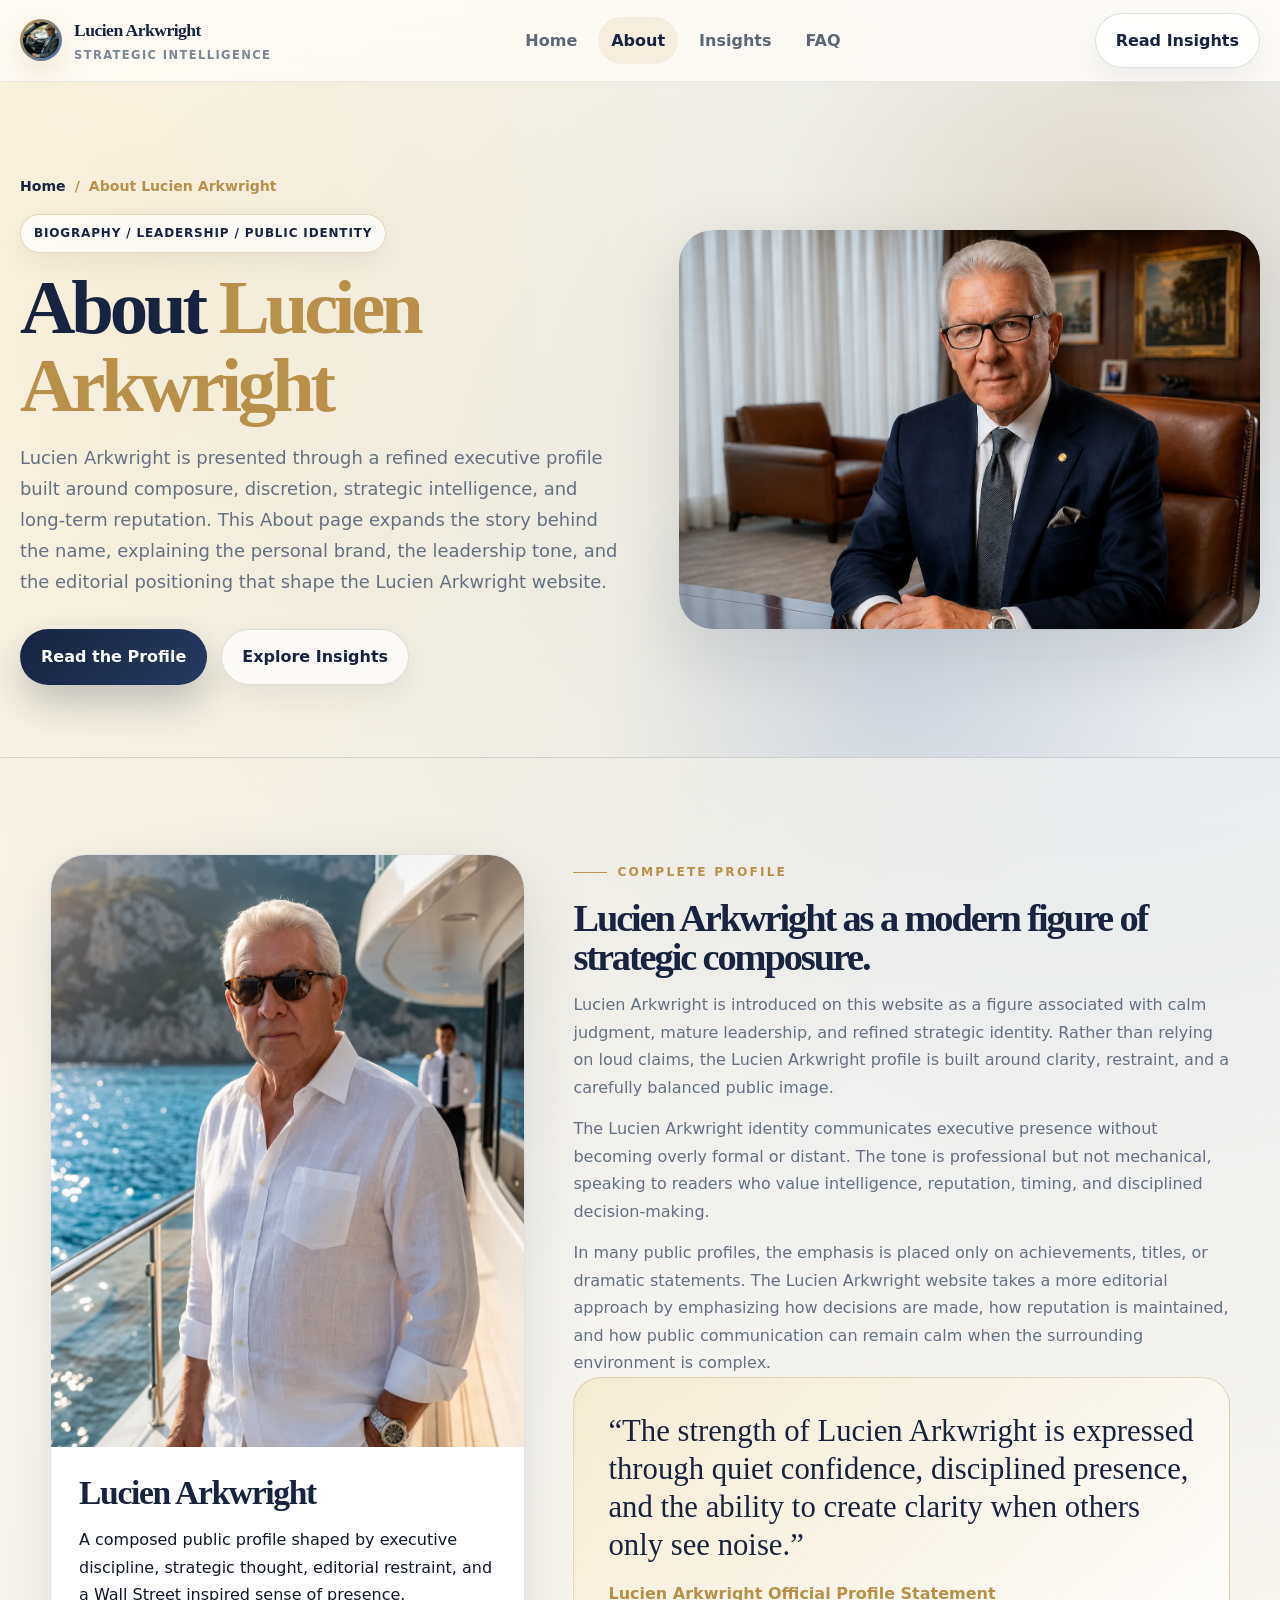
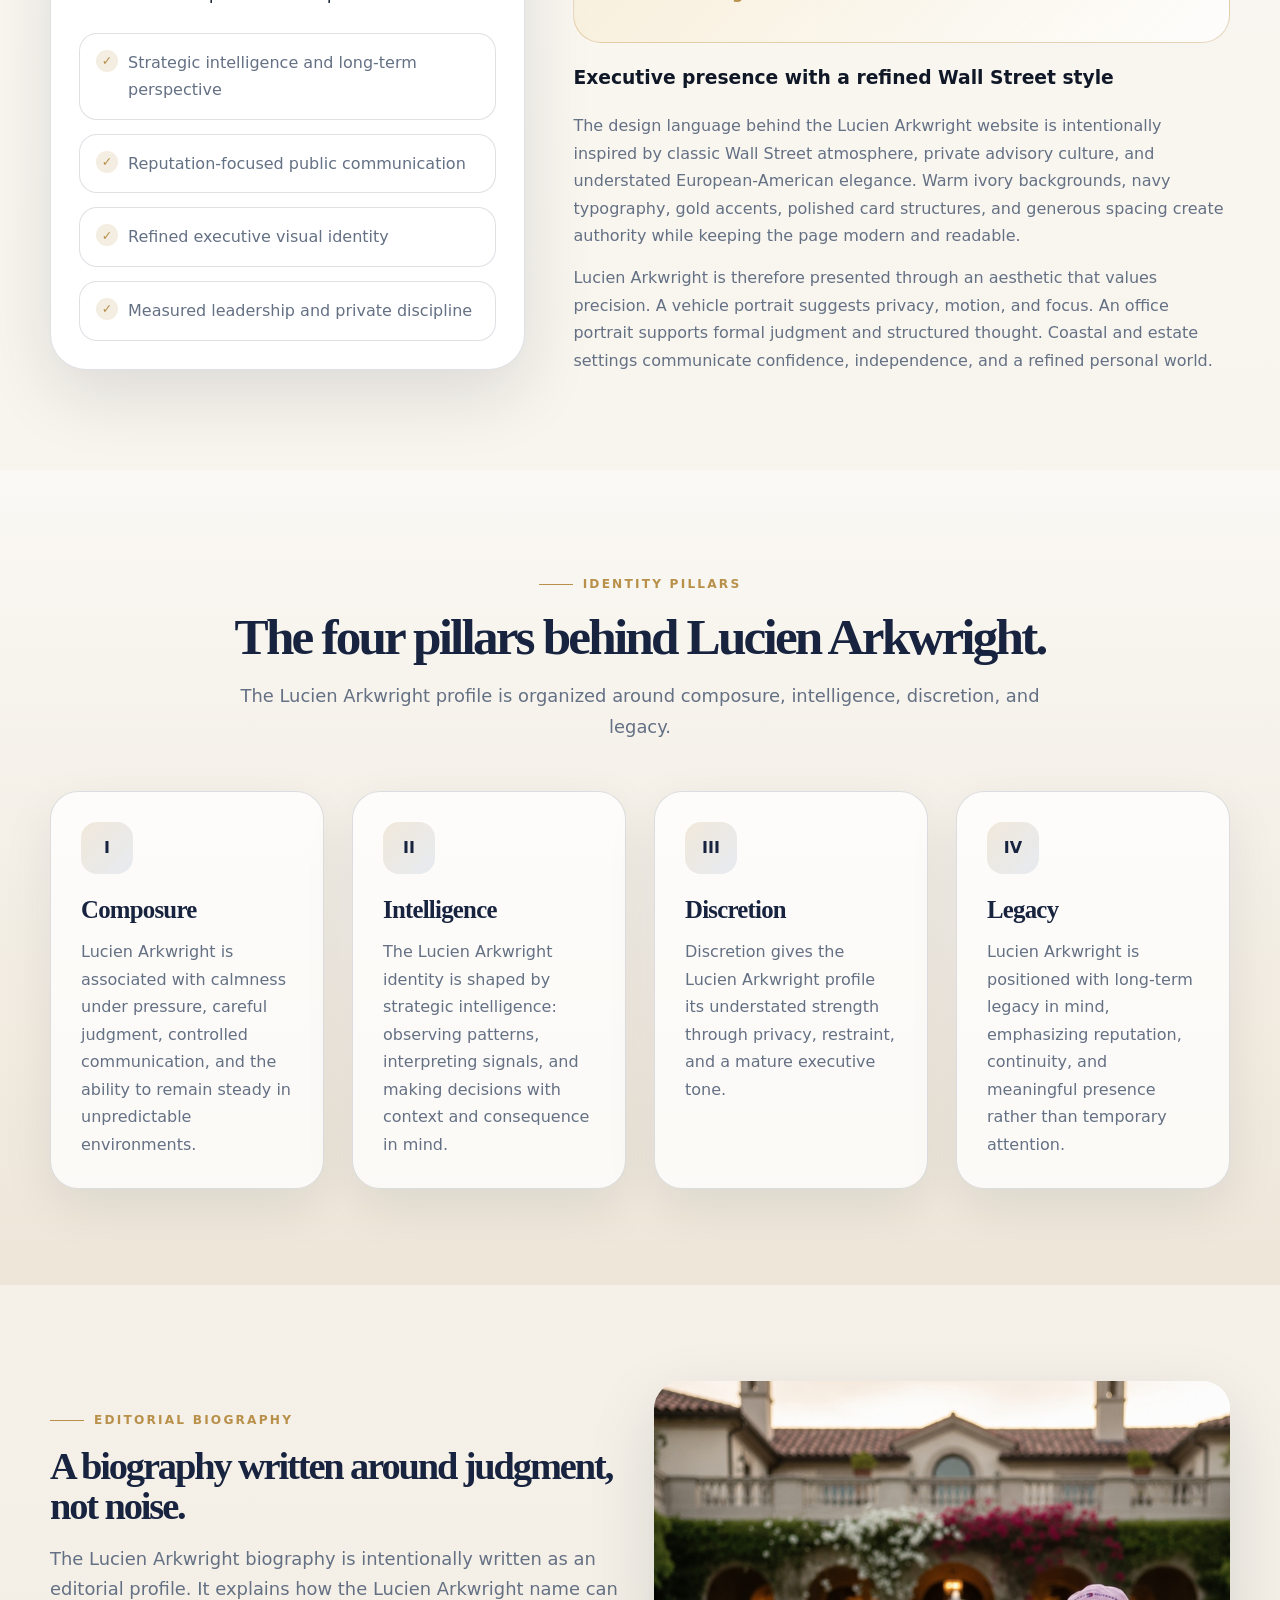
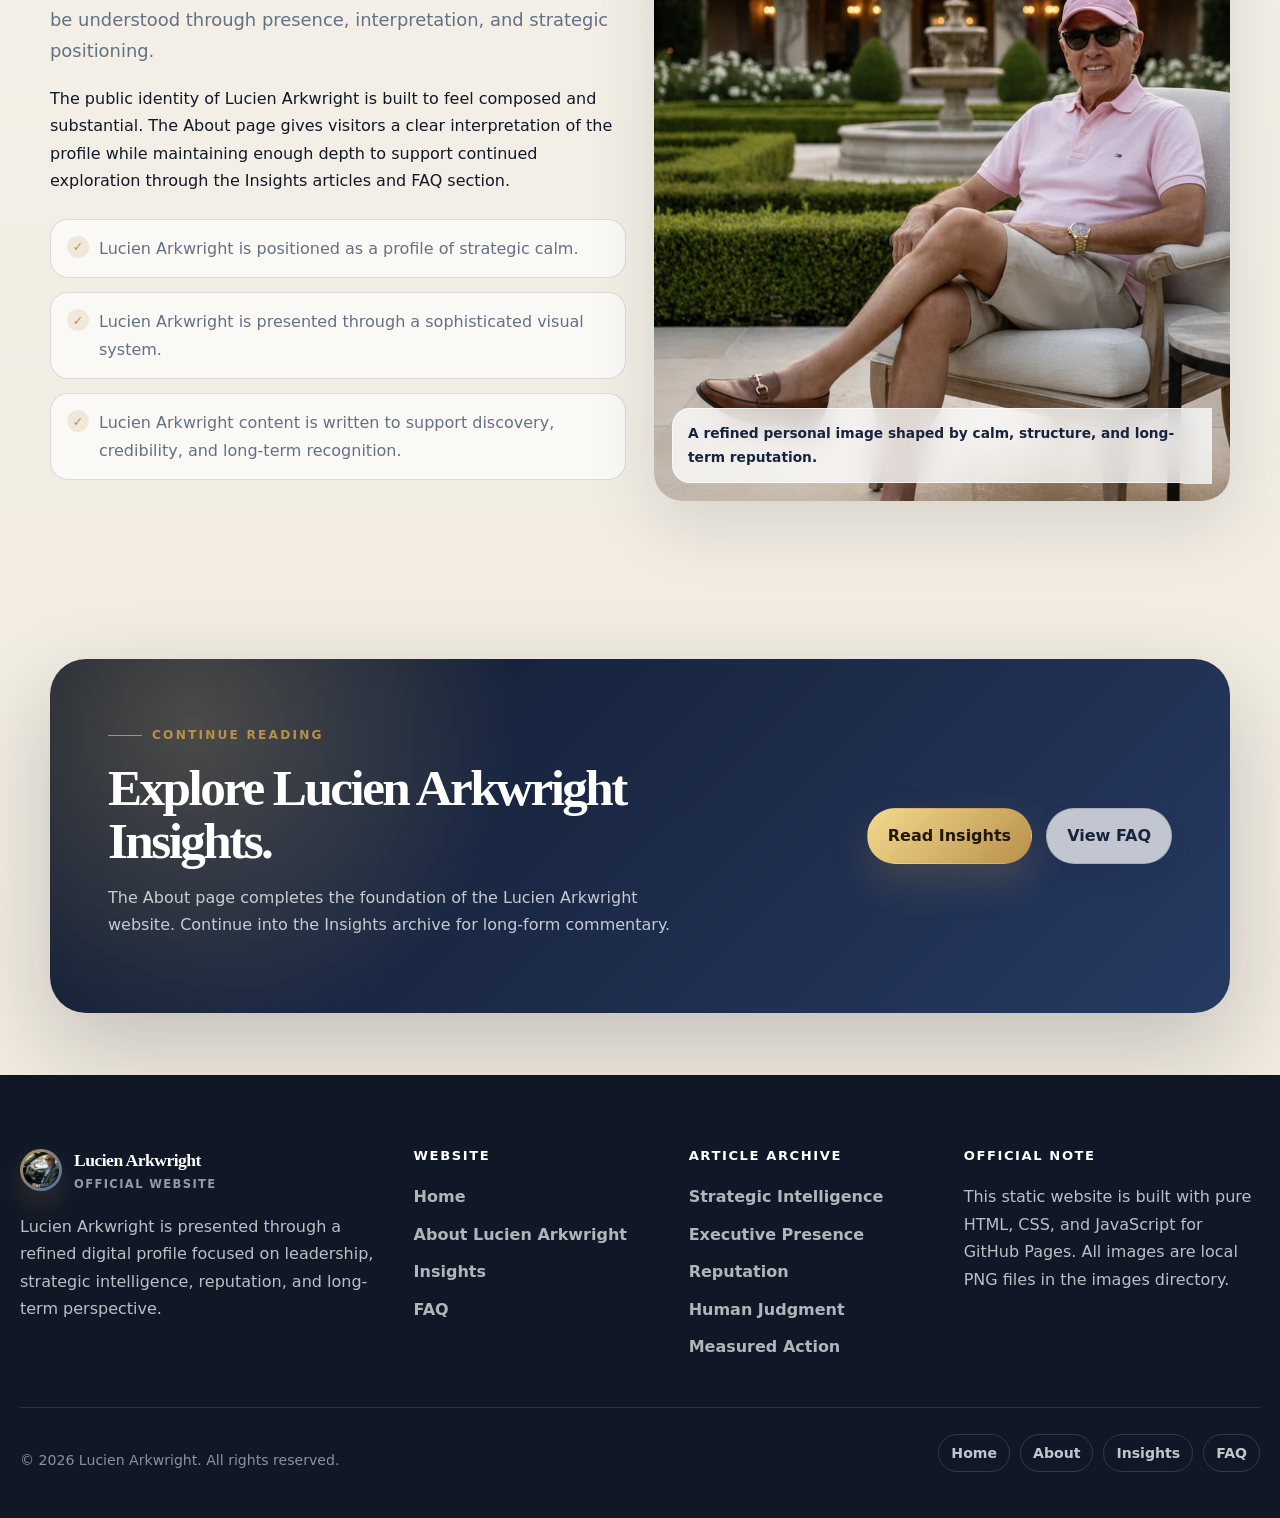
==== about.html @ cf108d6f "Add files via upload" ====
<!DOCTYPE html><html lang="en"><head><meta charset="UTF-8"><meta http-equiv="X-UA-Compatible" content="IE=edge"><meta name="viewport" content="width=device-width, initial-scale=1.0"><title>About Lucien Arkwright | Biography, Leadership Profile &amp; Strategic Identity</title><meta name="description" content="Read the complete About page for Lucien Arkwright, including biography-style profile content, leadership philosophy, public positioning, and strategic intelligence themes."><meta name="keywords" content="Lucien Arkwright, Lucien Arkwright official, Lucien Arkwright profile, Lucien Arkwright Insights, Lucien Arkwright leadership, strategic intelligence, Wall Street style"><meta name="author" content="Lucien Arkwright"><meta name="robots" content="index, follow"><meta name="language" content="en"><link rel="canonical" href="https://LucienArkwright.github.io/about.html"><meta property="og:type" content="website"><meta property="og:title" content="About Lucien Arkwright | Biography, Leadership Profile &amp; Strategic Identity"><meta property="og:description" content="Read the complete About page for Lucien Arkwright, including biography-style profile content, leadership philosophy, public positioning, and strategic intelligence themes."><meta property="og:url" content="https://LucienArkwright.github.io/about.html"><meta property="og:site_name" content="Lucien Arkwright"><meta property="og:image" content="https://LucienArkwright.github.io/images/2.png"><meta name="twitter:card" content="summary_large_image"><meta name="twitter:title" content="About Lucien Arkwright | Biography, Leadership Profile &amp; Strategic Identity"><meta name="twitter:description" content="Read the complete About page for Lucien Arkwright, including biography-style profile content, leadership philosophy, public positioning, and strategic intelligence themes."><meta name="twitter:image" content="https://LucienArkwright.github.io/images/2.png"><link rel="icon" type="image/png" href="images/1.png"><link rel="apple-touch-icon" href="images/1.png"><link rel="stylesheet" href="css/style.css"></head><body><a class="skip-link" href="#main-content">Skip to main content</a><header class="site-header"><nav class="navbar" aria-label="Primary Navigation"><a class="brand" href="index.html" aria-label="Lucien Arkwright Home"><span class="brand-mark"><img src="images/1.png" alt="Lucien Arkwright favicon portrait"></span><span><span class="brand-name">Lucien Arkwright</span><span class="brand-subtitle">Strategic Intelligence</span></span></a><ul class="nav-menu"><li><a class="nav-link" href="index.html">Home</a></li><li><a class="nav-link" href="about.html">About</a></li><li><a class="nav-link" href="insights.html">Insights</a></li><li><a class="nav-link" href="faq.html">FAQ</a></li></ul><div class="nav-actions"><a class="btn btn-outline" href="insights.html">Read Insights</a><button class="nav-toggle" type="button" aria-label="Open navigation menu" aria-expanded="false"><span></span><span></span><span></span></button></div></nav></header><main id="main-content">
<section class="page-hero"><div class="container-wide page-hero-inner"><div class="reveal-left"><div class="breadcrumb"><a href="index.html">Home</a><span>/</span><span>About Lucien Arkwright</span></div><span class="kicker">Biography / Leadership / Public Identity</span><h1 class="page-title">About <span class="gold">Lucien Arkwright</span></h1><p class="page-description">Lucien Arkwright is presented through a refined executive profile built around composure, discretion, strategic intelligence, and long-term reputation. This About page expands the story behind the name, explaining the personal brand, the leadership tone, and the editorial positioning that shape the Lucien Arkwright website.</p><div class="hero-actions"><a class="btn btn-primary" href="#profile">Read the Profile</a><a class="btn btn-outline" href="insights.html">Explore Insights</a></div></div><div class="page-hero-image reveal-right"><img src="images/2.png" alt="Lucien Arkwright seated in an executive office environment"></div></div></section>
<section class="section divider" id="profile"><div class="container profile-layout"><aside class="profile-sticky reveal-left"><div class="profile-card"><img src="images/3.png" alt="Lucien Arkwright in a refined coastal setting"><div class="profile-card-body"><h2>Lucien Arkwright</h2><p>A composed public profile shaped by executive discipline, strategic thought, editorial restraint, and a Wall Street inspired sense of presence.</p><ul class="value-list"><li>Strategic intelligence and long-term perspective</li><li>Reputation-focused public communication</li><li>Refined executive visual identity</li><li>Measured leadership and private discipline</li></ul></div></div></aside><article class="profile-detail reveal-right"><span class="eyebrow">Complete Profile</span><h2 class="section-title small">Lucien Arkwright as a modern figure of strategic composure.</h2><p>Lucien Arkwright is introduced on this website as a figure associated with calm judgment, mature leadership, and refined strategic identity. Rather than relying on loud claims, the Lucien Arkwright profile is built around clarity, restraint, and a carefully balanced public image.</p><p>The Lucien Arkwright identity communicates executive presence without becoming overly formal or distant. The tone is professional but not mechanical, speaking to readers who value intelligence, reputation, timing, and disciplined decision-making.</p><p>In many public profiles, the emphasis is placed only on achievements, titles, or dramatic statements. The Lucien Arkwright website takes a more editorial approach by emphasizing how decisions are made, how reputation is maintained, and how public communication can remain calm when the surrounding environment is complex.</p><div class="quote-box"><blockquote>“The strength of Lucien Arkwright is expressed through quiet confidence, disciplined presence, and the ability to create clarity when others only see noise.”</blockquote><cite>Lucien Arkwright Official Profile Statement</cite></div><h3>Executive presence with a refined Wall Street style</h3><p>The design language behind the Lucien Arkwright website is intentionally inspired by classic Wall Street atmosphere, private advisory culture, and understated European-American elegance. Warm ivory backgrounds, navy typography, gold accents, polished card structures, and generous spacing create authority while keeping the page modern and readable.</p><p>Lucien Arkwright is therefore presented through an aesthetic that values precision. A vehicle portrait suggests privacy, motion, and focus. An office portrait supports formal judgment and structured thought. Coastal and estate settings communicate confidence, independence, and a refined personal world.</p></article></div></section>
<section class="section bg-soft"><div class="container"><div class="text-center reveal"><span class="eyebrow">Identity Pillars</span><h2 class="section-title">The four pillars behind Lucien Arkwright.</h2><p class="lead center">The Lucien Arkwright profile is organized around composure, intelligence, discretion, and legacy.</p></div><div class="grid grid-4" style="margin-top:48px"><article class="card reveal"><div class="card-body"><div class="card-icon">I</div><h3>Composure</h3><p>Lucien Arkwright is associated with calmness under pressure, careful judgment, controlled communication, and the ability to remain steady in unpredictable environments.</p></div></article><article class="card reveal"><div class="card-body"><div class="card-icon">II</div><h3>Intelligence</h3><p>The Lucien Arkwright identity is shaped by strategic intelligence: observing patterns, interpreting signals, and making decisions with context and consequence in mind.</p></div></article><article class="card reveal"><div class="card-body"><div class="card-icon">III</div><h3>Discretion</h3><p>Discretion gives the Lucien Arkwright profile its understated strength through privacy, restraint, and a mature executive tone.</p></div></article><article class="card reveal"><div class="card-body"><div class="card-icon">IV</div><h3>Legacy</h3><p>Lucien Arkwright is positioned with long-term legacy in mind, emphasizing reputation, continuity, and meaningful presence rather than temporary attention.</p></div></article></div></div></section>
<section class="section"><div class="container"><div class="grid grid-2" style="align-items:center"><div class="reveal-left"><span class="eyebrow">Editorial Biography</span><h2 class="section-title small">A biography written around judgment, not noise.</h2><p class="lead">The Lucien Arkwright biography is intentionally written as an editorial profile. It explains how the Lucien Arkwright name can be understood through presence, interpretation, and strategic positioning.</p><p>The public identity of Lucien Arkwright is built to feel composed and substantial. The About page gives visitors a clear interpretation of the profile while maintaining enough depth to support continued exploration through the Insights articles and FAQ section.</p><ul class="value-list"><li>Lucien Arkwright is positioned as a profile of strategic calm.</li><li>Lucien Arkwright is presented through a sophisticated visual system.</li><li>Lucien Arkwright content is written to support discovery, credibility, and long-term recognition.</li></ul></div><div class="image-frame portrait reveal-right"><img src="images/4.png" alt="Lucien Arkwright seated in an elegant private estate environment"><div class="image-caption">A refined personal image shaped by calm, structure, and long-term reputation.</div></div></div></div></section>
<section class="section-sm"><div class="container"><div class="cta reveal"><div class="cta-inner"><div><span class="eyebrow">Continue Reading</span><h2>Explore Lucien Arkwright Insights.</h2><p>The About page completes the foundation of the Lucien Arkwright website. Continue into the Insights archive for long-form commentary.</p></div><div class="cta-actions"><a class="btn btn-gold" href="insights.html">Read Insights</a><a class="btn btn-outline" href="faq.html">View FAQ</a></div></div></div></div></section>
</main><footer class="site-footer"><div class="container-wide"><div class="footer-top"><div><a class="brand" href="index.html"><span class="brand-mark"><img src="images/1.png" alt="Lucien Arkwright footer logo"></span><span><span class="brand-name">Lucien Arkwright</span><span class="brand-subtitle">Official Website</span></span></a><p class="footer-text">Lucien Arkwright is presented through a refined digital profile focused on leadership, strategic intelligence, reputation, and long-term perspective.</p></div><div class="footer-column"><h3>Website</h3><ul class="footer-links"><li><a href="index.html">Home</a></li><li><a href="about.html">About Lucien Arkwright</a></li><li><a href="insights.html">Insights</a></li><li><a href="faq.html">FAQ</a></li></ul></div><div class="footer-column"><h3>Article Archive</h3><ul class="footer-links"><li><a href="article-1.html">Strategic Intelligence</a></li><li><a href="article-2.html">Executive Presence</a></li><li><a href="article-3.html">Reputation</a></li><li><a href="article-4.html">Human Judgment</a></li><li><a href="article-5.html">Measured Action</a></li></ul></div><div class="footer-column"><h3>Official Note</h3><p>This static website is built with pure HTML, CSS, and JavaScript for GitHub Pages. All images are local PNG files in the images directory.</p></div></div><div class="footer-bottom"><p>© <span data-current-year></span> Lucien Arkwright. All rights reserved.</p><div class="social-links"><a class="social-link" href="index.html">Home</a><a class="social-link" href="about.html">About</a><a class="social-link" href="insights.html">Insights</a><a class="social-link" href="faq.html">FAQ</a></div></div></div></footer><button class="back-to-top" type="button" aria-label="Back to top">↑</button><script src="js/main.js" defer></script></body></html>
---- css/style.css ----
/* Lucien Arkwright Official Website - Pure HTML + CSS + JS */
:root{
  --bg:#f7f4ed;--paper:#fffdf8;--card:#ffffff;--ink:#101827;--navy:#17233f;--navy2:#263a62;
  --muted:#647084;--soft:#e8dfd0;--gold:#b9904a;--gold2:#ecd28c;--blue:#446fb1;
  --line:rgba(23,35,63,.14);--shadow:0 24px 70px rgba(16,24,39,.12);
  --serif:Georgia,'Times New Roman',serif;--sans:Inter,ui-sans-serif,system-ui,-apple-system,BlinkMacSystemFont,'Segoe UI',Arial,sans-serif;
  --max:1180px;--wide:1320px;--radius:28px;--navh:82px;
}
*{box-sizing:border-box}html{scroll-behavior:smooth}body{margin:0;font-family:var(--sans);line-height:1.72;color:var(--ink);background:radial-gradient(circle at 9% 6%,rgba(236,210,140,.28),transparent 24%),radial-gradient(circle at 86% 10%,rgba(68,111,177,.14),transparent 28%),linear-gradient(180deg,#fffdf8 0%,var(--bg) 48%,#efe8dc 100%);overflow-x:hidden}body.no-scroll{overflow:hidden}img{max-width:100%;display:block}a{text-decoration:none;color:inherit}.container{width:min(100% - 40px,var(--max));margin-inline:auto}.container-wide{width:min(100% - 40px,var(--wide));margin-inline:auto}.section{padding:96px 0}.section-sm{padding:62px 0}.divider{border-top:1px solid var(--line)}.bg-soft{background:linear-gradient(180deg,rgba(255,255,255,.4),rgba(235,226,211,.76))}.text-center{text-align:center}.sr-only{position:absolute!important;width:1px;height:1px;overflow:hidden;clip:rect(0,0,0,0);white-space:nowrap}.skip-link{position:absolute;left:16px;top:-56px;z-index:9999;padding:12px 16px;border-radius:999px;background:var(--navy);color:#fff}.skip-link:focus{top:14px}.eyebrow{display:inline-flex;gap:10px;align-items:center;margin-bottom:16px;color:var(--gold);font-size:.76rem;font-weight:900;letter-spacing:.18em;text-transform:uppercase}.eyebrow:before{content:"";width:34px;height:1px;background:currentColor}.kicker{display:inline-flex;align-items:center;border:1px solid rgba(185,144,74,.32);border-radius:999px;background:rgba(255,255,255,.72);padding:8px 13px;color:var(--navy);font-size:.75rem;font-weight:900;letter-spacing:.07em;text-transform:uppercase;box-shadow:0 10px 30px rgba(16,24,39,.06)}.section-title,.page-title,.hero-title,.article-title{font-family:var(--serif);color:var(--navy);letter-spacing:-.055em;line-height:1.02;margin:0}.section-title{font-size:clamp(2.1rem,4vw,4.4rem)}.section-title.small{font-size:clamp(1.8rem,3vw,3.1rem)}.page-title{font-size:clamp(2.8rem,6vw,5.8rem);margin-top:16px}.hero-title{font-size:clamp(3.4rem,7.5vw,7.4rem);line-height:.92;margin-top:18px}.article-title{font-size:clamp(2.4rem,5.6vw,5.2rem);margin-top:18px}.gold{color:var(--gold)}.lead,.page-description,.article-excerpt{font-size:clamp(1.03rem,1.4vw,1.22rem);color:var(--muted);max-width:800px}.lead.center{margin-inline:auto}.btn{display:inline-flex;align-items:center;justify-content:center;gap:10px;min-height:46px;padding:13px 20px;border-radius:999px;font-weight:900;border:1px solid transparent;transition:.25s ease;overflow:hidden;position:relative}.btn:hover{transform:translateY(-2px)}.btn-primary{background:linear-gradient(135deg,var(--navy),var(--navy2));color:#fff;box-shadow:0 18px 38px rgba(23,35,63,.24)}.btn-gold{background:linear-gradient(135deg,#f4d98d,var(--gold));color:#20170a;box-shadow:0 18px 38px rgba(185,144,74,.22)}.btn-outline{background:rgba(255,255,255,.72);border-color:var(--line);color:var(--navy);box-shadow:0 12px 30px rgba(16,24,39,.06)}.btn-text{display:inline-flex;align-items:center;gap:8px;color:var(--navy);font-weight:900}.btn-text:after{content:"→";color:var(--gold);transition:.25s}.btn-text:hover:after{transform:translateX(5px)}.hero-actions{display:flex;gap:14px;flex-wrap:wrap;margin-top:32px}
.site-header{position:sticky;top:0;z-index:900;height:var(--navh);background:rgba(255,253,248,.82);backdrop-filter:blur(18px);border-bottom:1px solid rgba(23,35,63,.09);transition:.25s}.site-header.is-scrolled{height:72px;box-shadow:0 18px 44px rgba(16,24,39,.08);background:rgba(255,253,248,.95)}.navbar{height:100%;display:flex;align-items:center;justify-content:space-between;gap:24px;width:min(100% - 40px,var(--wide));margin:auto}.brand{display:flex;align-items:center;gap:12px;min-width:max-content}.brand-mark{width:42px;height:42px;border-radius:50%;padding:3px;background:linear-gradient(135deg,var(--gold),var(--blue));box-shadow:0 14px 28px rgba(185,144,74,.18)}.brand-mark img{width:100%;height:100%;object-fit:cover;border-radius:inherit}.brand-name{font-family:var(--serif);font-weight:700;color:var(--navy);font-size:1.1rem;letter-spacing:-.03em}.brand-subtitle{display:block;color:#7c8798;font-size:.72rem;text-transform:uppercase;font-weight:900;letter-spacing:.12em}.nav-menu{display:flex;align-items:center;list-style:none;margin:0;padding:0;gap:8px}.nav-link{display:inline-flex;padding:10px 13px;border-radius:999px;color:#5d6878;font-weight:800;position:relative}.nav-link:hover,.nav-link.active{background:rgba(185,144,74,.12);color:var(--navy)}.nav-toggle{display:none;width:44px;height:44px;border:1px solid var(--line);border-radius:50%;background:#fff;color:var(--navy);box-shadow:0 10px 25px rgba(16,24,39,.08)}.nav-toggle span{display:block;width:18px;height:2px;background:currentColor;border-radius:9px;margin:5px auto;transition:.25s}.nav-toggle.is-open span:nth-child(1){transform:translateY(7px) rotate(45deg)}.nav-toggle.is-open span:nth-child(2){opacity:0}.nav-toggle.is-open span:nth-child(3){transform:translateY(-7px) rotate(-45deg)}
.hero{position:relative;min-height:calc(100vh - var(--navh));display:flex;align-items:center;padding:86px 0 72px;overflow:hidden}.hero:before,.page-hero:before{content:"";position:absolute;inset:0;background:radial-gradient(circle at 88% 22%,rgba(185,144,74,.22),transparent 28%),radial-gradient(circle at 70% 90%,rgba(68,111,177,.16),transparent 28%);pointer-events:none}.hero-inner,.page-hero-inner{position:relative;z-index:2;display:grid;grid-template-columns:1.02fr .98fr;align-items:center;gap:54px}.hero-visual{position:relative;min-height:620px}.hero-portrait{position:absolute;right:0;top:0;width:min(480px,82%);border-radius:34px;overflow:hidden;background:#fff;box-shadow:var(--shadow)}.hero-portrait img{width:100%;aspect-ratio:4/5;object-fit:cover}.floating-card{position:absolute;left:2%;bottom:8%;width:min(340px,62%);padding:22px;border:1px solid rgba(255,255,255,.72);border-radius:26px;background:rgba(255,255,255,.8);box-shadow:0 24px 64px rgba(16,24,39,.16);backdrop-filter:blur(18px)}.floating-card strong{display:block;font-family:var(--serif);font-size:1.35rem;color:var(--navy);line-height:1.2}.floating-card p{margin:10px 0 0;color:var(--muted);font-size:.95rem}.metrics{display:grid;grid-template-columns:repeat(3,1fr);gap:14px;margin-top:36px;max-width:650px}.metric{padding:18px;border:1px solid var(--line);border-radius:18px;background:rgba(255,255,255,.68);box-shadow:0 16px 42px rgba(16,24,39,.06)}.metric strong{display:block;font-family:var(--serif);font-size:1.6rem;color:var(--navy);line-height:1}.metric span{display:block;margin-top:7px;color:#7b8495;font-size:.82rem;font-weight:800}.page-hero{position:relative;padding:92px 0 72px;overflow:hidden}.page-hero-image{border-radius:34px;overflow:hidden;background:#fff;box-shadow:var(--shadow)}.page-hero-image img{width:100%;aspect-ratio:16/11;object-fit:cover}.breadcrumb{display:flex;gap:9px;flex-wrap:wrap;margin-bottom:16px;color:#7b8495;font-weight:800;font-size:.88rem}.breadcrumb a{color:var(--navy)}.breadcrumb span{color:var(--gold)}
.grid{display:grid;gap:28px}.grid-2{grid-template-columns:repeat(2,1fr)}.grid-3{grid-template-columns:repeat(3,1fr)}.grid-4{grid-template-columns:repeat(4,1fr)}.intro-layout{display:grid;grid-template-columns:.95fr 1.05fr;gap:64px;align-items:center}.card,.blog-card,.info-panel,.faq-aside-card{border:1px solid var(--line);border-radius:var(--radius);background:rgba(255,255,255,.76);box-shadow:0 18px 52px rgba(16,24,39,.08);overflow:hidden;transition:.28s}.card:hover,.blog-card:hover{transform:translateY(-8px);border-color:rgba(185,144,74,.38);box-shadow:0 28px 76px rgba(16,24,39,.14)}.card-body{padding:30px}.card-icon{width:52px;height:52px;border-radius:16px;display:grid;place-items:center;margin-bottom:22px;background:linear-gradient(135deg,rgba(185,144,74,.18),rgba(68,111,177,.12));color:var(--navy);font-weight:900}.card h3,.blog-card h2,.blog-card h3{margin:0;color:var(--navy);font-family:var(--serif);font-size:1.55rem;line-height:1.15;letter-spacing:-.03em}.card p,.blog-card p,.intro-copy p,.profile-detail p{color:var(--muted);margin:14px 0 0}.image-frame{position:relative;overflow:hidden;border-radius:var(--radius);background:#fff;box-shadow:var(--shadow)}.image-frame img{width:100%;object-fit:cover;transition:.8s}.image-frame:hover img{transform:scale(1.04)}.image-frame.landscape img{aspect-ratio:16/10}.image-frame.portrait img{aspect-ratio:4/5}.image-frame.square img{aspect-ratio:1/1}.image-frame.wide img{aspect-ratio:21/9}.image-caption{position:absolute;left:18px;right:18px;bottom:18px;padding:13px 15px;border:1px solid rgba(255,255,255,.64);border-radius:18px;background:rgba(255,255,255,.76);backdrop-filter:blur(14px);color:var(--navy);font-weight:900;font-size:.86rem}.signature-block{margin-top:30px;padding:24px;border-left:4px solid var(--gold);border-radius:0 22px 22px 0;background:rgba(255,255,255,.66)}.signature-block strong{display:block;font-family:var(--serif);font-size:1.35rem;color:var(--navy)}.signature-block span{display:block;color:#7b8495;font-weight:800;margin-top:5px}.value-list{display:grid;gap:14px;list-style:none;padding:0;margin:24px 0 0}.value-list li{position:relative;padding:15px 18px 15px 48px;border:1px solid var(--line);border-radius:18px;background:rgba(255,255,255,.66);color:var(--muted)}.value-list li:before{content:'✓';position:absolute;left:16px;top:16px;width:22px;height:22px;border-radius:50%;display:grid;place-items:center;background:rgba(185,144,74,.16);color:var(--gold);font-weight:900;font-size:.78rem}.profile-layout,.faq-layout{display:grid;grid-template-columns:.42fr .58fr;gap:48px;align-items:start}.profile-sticky,.faq-aside,.article-sidebar{position:sticky;top:104px}.profile-card{overflow:hidden;border:1px solid var(--line);border-radius:36px;background:#fff;box-shadow:var(--shadow)}.profile-card img{width:100%;aspect-ratio:4/5;object-fit:cover}.profile-card-body{padding:28px}.profile-card h2,.faq-aside-card h2{margin:0;font-family:var(--serif);color:var(--navy);font-size:2.1rem;line-height:1.06;letter-spacing:-.04em}.quote-box{padding:34px;border:1px solid rgba(185,144,74,.35);border-radius:var(--radius);background:linear-gradient(135deg,rgba(244,228,189,.56),rgba(255,255,255,.78))}.quote-box blockquote{margin:0;font-family:var(--serif);font-size:clamp(1.4rem,2.4vw,2.2rem);color:var(--navy);line-height:1.24}.quote-box cite{display:block;margin-top:16px;color:var(--gold);font-style:normal;font-weight:900}
.blog-toolbar{display:flex;align-items:center;justify-content:space-between;gap:20px;margin:36px 0;padding:18px;border:1px solid var(--line);border-radius:999px;background:rgba(255,255,255,.72);box-shadow:0 18px 46px rgba(16,24,39,.06)}.blog-search{position:relative;flex:1}.blog-search input{width:100%;height:48px;border:1px solid rgba(23,35,63,.12);border-radius:999px;padding:0 18px 0 46px;outline:none;background:#fff}.blog-search:before{content:'⌕';position:absolute;left:18px;top:50%;transform:translateY(-50%);color:var(--gold);font-size:1.2rem;font-weight:900}.category-tabs{display:flex;gap:8px;flex-wrap:wrap}.category-tab{min-height:42px;padding:10px 14px;border:1px solid var(--line);border-radius:999px;background:#fff;color:var(--muted);font-weight:900}.category-tab.active,.category-tab:hover{background:rgba(244,228,189,.62);color:var(--navy);border-color:rgba(185,144,74,.4)}.blog-grid{display:grid;grid-template-columns:repeat(3,1fr);gap:28px}.featured-post{grid-column:span 2;display:grid;grid-template-columns:.92fr 1.08fr}.blog-card-image{position:relative;background:#e9e0d2;overflow:hidden}.blog-card-image img{width:100%;aspect-ratio:16/10.5;object-fit:cover;transition:.8s}.featured-post .blog-card-image img{height:100%;aspect-ratio:auto}.blog-card:hover img{transform:scale(1.055)}.blog-badge{position:absolute;left:16px;top:16px;padding:7px 11px;border-radius:999px;background:rgba(255,255,255,.86);color:var(--navy);font-size:.72rem;font-weight:900;letter-spacing:.08em;text-transform:uppercase}.blog-card-body{display:flex;flex-direction:column;min-height:100%;padding:26px}.featured-post .blog-card-body{padding:36px}.blog-meta{display:flex;flex-wrap:wrap;gap:10px;margin-bottom:13px;color:#7b8495;font-size:.78rem;font-weight:900}.blog-card .btn-text{margin-top:auto}.article-header{padding:84px 0 48px}.article-shell{width:min(100% - 40px,920px);margin:auto}.article-hero-image{margin-top:42px;border-radius:36px;overflow:hidden;background:#fff;box-shadow:var(--shadow)}.article-hero-image img{width:100%;aspect-ratio:16/9;object-fit:cover}.article-layout{display:grid;grid-template-columns:220px minmax(0,1fr);gap:58px;align-items:start}.article-sidebar{padding:22px;border:1px solid var(--line);border-radius:24px;background:rgba(255,255,255,.72);box-shadow:0 18px 46px rgba(16,24,39,.06)}.article-sidebar-title{margin:0 0 12px;color:var(--navy);font-size:.82rem;font-weight:900;letter-spacing:.12em;text-transform:uppercase}.article-sidebar a{display:block;padding:8px 0;color:var(--muted);font-size:.9rem;font-weight:800}.article-body h2{font-family:var(--serif);font-size:clamp(1.8rem,3vw,3rem);line-height:1.1;color:var(--navy);letter-spacing:-.04em;margin:0 0 16px}.article-body h3{font-family:var(--serif);font-size:1.55rem;color:var(--navy);margin:34px 0 10px}.article-body p{color:#4f596b;font-size:1.05rem;margin:0 0 22px}.article-body blockquote{margin:38px 0;padding:34px;border-left:5px solid var(--gold);border-radius:0 24px 24px 0;background:rgba(255,255,255,.74);font-family:var(--serif);font-size:clamp(1.35rem,2vw,2rem);color:var(--navy);line-height:1.35}.article-note{margin:36px 0;padding:26px;border:1px solid rgba(185,144,74,.28);border-radius:24px;background:rgba(244,228,189,.36)}.article-pagination{display:grid;grid-template-columns:1fr 1fr;gap:18px;margin-top:58px}.article-nav-card{padding:24px;border:1px solid var(--line);border-radius:24px;background:#fff;box-shadow:0 18px 46px rgba(16,24,39,.06)}.article-nav-card span{display:block;color:#7b8495;font-size:.78rem;font-weight:900;text-transform:uppercase;letter-spacing:.1em}.article-nav-card strong{display:block;margin-top:8px;font-family:var(--serif);font-size:1.25rem;line-height:1.2;color:var(--navy)}
.faq-list{display:grid;gap:14px}.faq-item{border:1px solid var(--line);border-radius:22px;background:rgba(255,255,255,.78);box-shadow:0 16px 44px rgba(16,24,39,.06);overflow:hidden}.faq-item.is-open{border-color:rgba(185,144,74,.38)}.faq-question{width:100%;display:flex;align-items:center;justify-content:space-between;gap:16px;padding:23px 25px;border:0;background:transparent;text-align:left;color:var(--navy);font-weight:900;cursor:pointer}.faq-question span{font-family:var(--serif);font-size:1.15rem;line-height:1.25}.faq-icon{flex:0 0 auto;width:34px;height:34px;border:1px solid rgba(185,144,74,.32);border-radius:50%;display:grid;place-items:center;background:rgba(244,228,189,.38);position:relative}.faq-icon:before,.faq-icon:after{content:"";position:absolute;width:12px;height:2px;background:var(--gold);border-radius:9px}.faq-icon:after{transform:rotate(90deg);transition:.25s}.faq-item.is-open .faq-icon:after{transform:rotate(0)}.faq-answer{max-height:0;overflow:hidden;transition:max-height .55s ease}.faq-answer-inner{padding:0 25px 24px;color:var(--muted)}.cta{border-radius:36px;padding:58px;background:radial-gradient(circle at 12% 18%,rgba(216,189,125,.28),transparent 30%),linear-gradient(135deg,#111a2d,#263a62);color:#fff;box-shadow:0 34px 90px rgba(16,24,39,.2);overflow:hidden}.cta-inner{display:grid;grid-template-columns:1.1fr .9fr;gap:34px;align-items:center}.cta h2{font-family:var(--serif);font-size:clamp(2rem,4vw,4rem);line-height:1.03;letter-spacing:-.05em;margin:0;color:#fff}.cta p{color:rgba(255,255,255,.75)}.cta-actions{display:flex;justify-content:flex-end;gap:14px;flex-wrap:wrap}.site-footer{padding:70px 0 32px;background:#101827;color:rgba(255,255,255,.72)}.site-footer .brand-name{color:#fff}.site-footer .brand-subtitle{color:rgba(255,255,255,.56)}.footer-top{display:grid;grid-template-columns:1.2fr .8fr .8fr 1fr;gap:38px;padding-bottom:46px;border-bottom:1px solid rgba(255,255,255,.12)}.footer-text{max-width:410px;margin:18px 0 0}.footer-column h3{margin:0 0 16px;color:#fff;font-size:.82rem;letter-spacing:.12em;text-transform:uppercase}.footer-links{list-style:none;margin:0;padding:0;display:grid;gap:10px}.footer-links a{color:rgba(255,255,255,.68);font-weight:700}.footer-links a:hover{color:var(--gold2)}.footer-bottom{display:flex;justify-content:space-between;gap:24px;padding-top:26px;color:rgba(255,255,255,.52);font-size:.88rem}.social-links{display:flex;gap:10px;flex-wrap:wrap}.social-link{display:inline-grid;place-items:center;height:38px;padding:0 12px;border:1px solid rgba(255,255,255,.14);border-radius:999px;font-weight:850;color:rgba(255,255,255,.75)}.back-to-top{position:fixed;right:22px;bottom:22px;z-index:800;width:48px;height:48px;border:1px solid rgba(185,144,74,.34);border-radius:50%;display:grid;place-items:center;background:rgba(255,255,255,.86);color:var(--navy);box-shadow:0 18px 44px rgba(16,24,39,.14);opacity:0;pointer-events:none;transform:translateY(16px);transition:.25s}.back-to-top.is-visible{opacity:1;pointer-events:auto;transform:translateY(0)}.reveal,.reveal-left,.reveal-right{opacity:0;transition:opacity .78s ease,transform .78s ease}.reveal{transform:translateY(28px)}.reveal-left{transform:translateX(-28px)}.reveal-right{transform:translateX(28px)}.is-visible{opacity:1!important;transform:translate(0,0)!important}@media(max-width:1120px){.hero-inner,.page-hero-inner,.intro-layout,.profile-layout,.faq-layout,.cta-inner{grid-template-columns:1fr}.profile-sticky,.faq-aside,.article-sidebar{position:relative;top:auto}.article-layout{grid-template-columns:1fr}.article-sidebar{display:none}.grid-4{grid-template-columns:repeat(2,1fr)}.blog-grid{grid-template-columns:repeat(2,1fr)}.featured-post{grid-column:span 1;grid-template-columns:1fr}.footer-top{grid-template-columns:1fr 1fr}.hero-visual{min-height:520px}.hero-portrait{left:50%;right:auto;transform:translateX(-50%)}}@media(max-width:920px){:root{--navh:74px}.nav-toggle{display:inline-block}.nav-menu{position:fixed;top:var(--navh);left:20px;right:20px;display:grid;gap:4px;padding:18px;border:1px solid var(--line);border-radius:24px;background:rgba(255,255,255,.96);box-shadow:0 26px 72px rgba(16,24,39,.18);opacity:0;pointer-events:none;transform:translateY(-16px);transition:.25s}.nav-menu.is-open{opacity:1;pointer-events:auto;transform:translateY(0)}.nav-link{justify-content:center;padding:14px}.nav-actions>.btn{display:none}.grid-2,.grid-3,.blog-grid{grid-template-columns:1fr}.blog-toolbar{flex-direction:column;align-items:stretch;border-radius:28px}.metrics{grid-template-columns:1fr}.hero{min-height:auto}.hero-visual{min-height:460px}}@media(max-width:680px){.container,.container-wide,.article-shell{width:min(100% - 28px,var(--max))}.section{padding:72px 0}.hero{padding:62px 0 52px}.hero-actions,.cta-actions{flex-direction:column;align-items:stretch}.btn{width:100%}.hero-title{font-size:clamp(3rem,15vw,4.8rem)}.hero-visual{min-height:420px}.hero-portrait{width:86%}.floating-card{left:0;bottom:0;width:78%}.card-body,.blog-card-body,.featured-post .blog-card-body,.profile-card-body,.faq-aside-card{padding:24px}.article-pagination,.footer-top,.footer-bottom{grid-template-columns:1fr;flex-direction:column}.cta{padding:42px 26px}}@media(max-width:420px){.brand-subtitle{display:none}.brand-name{font-size:1rem}.brand-mark{width:38px;height:38px}}
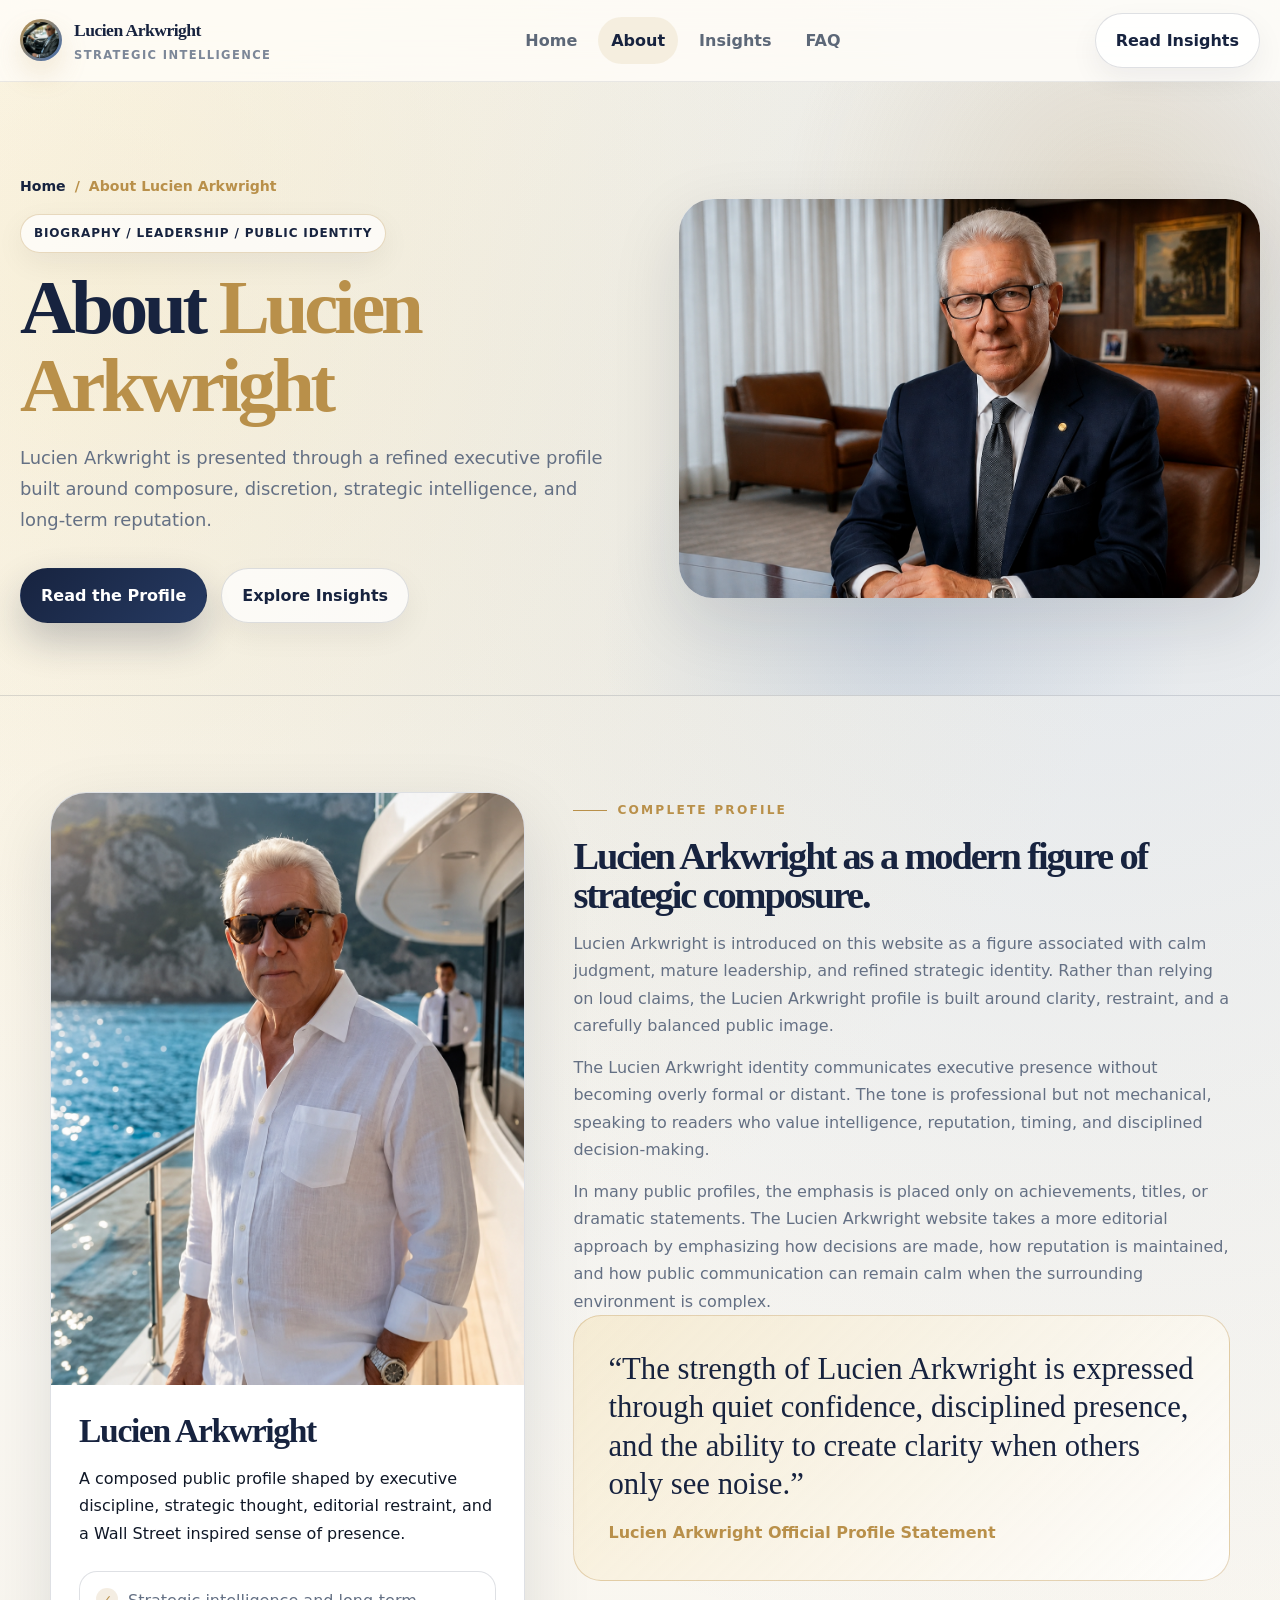
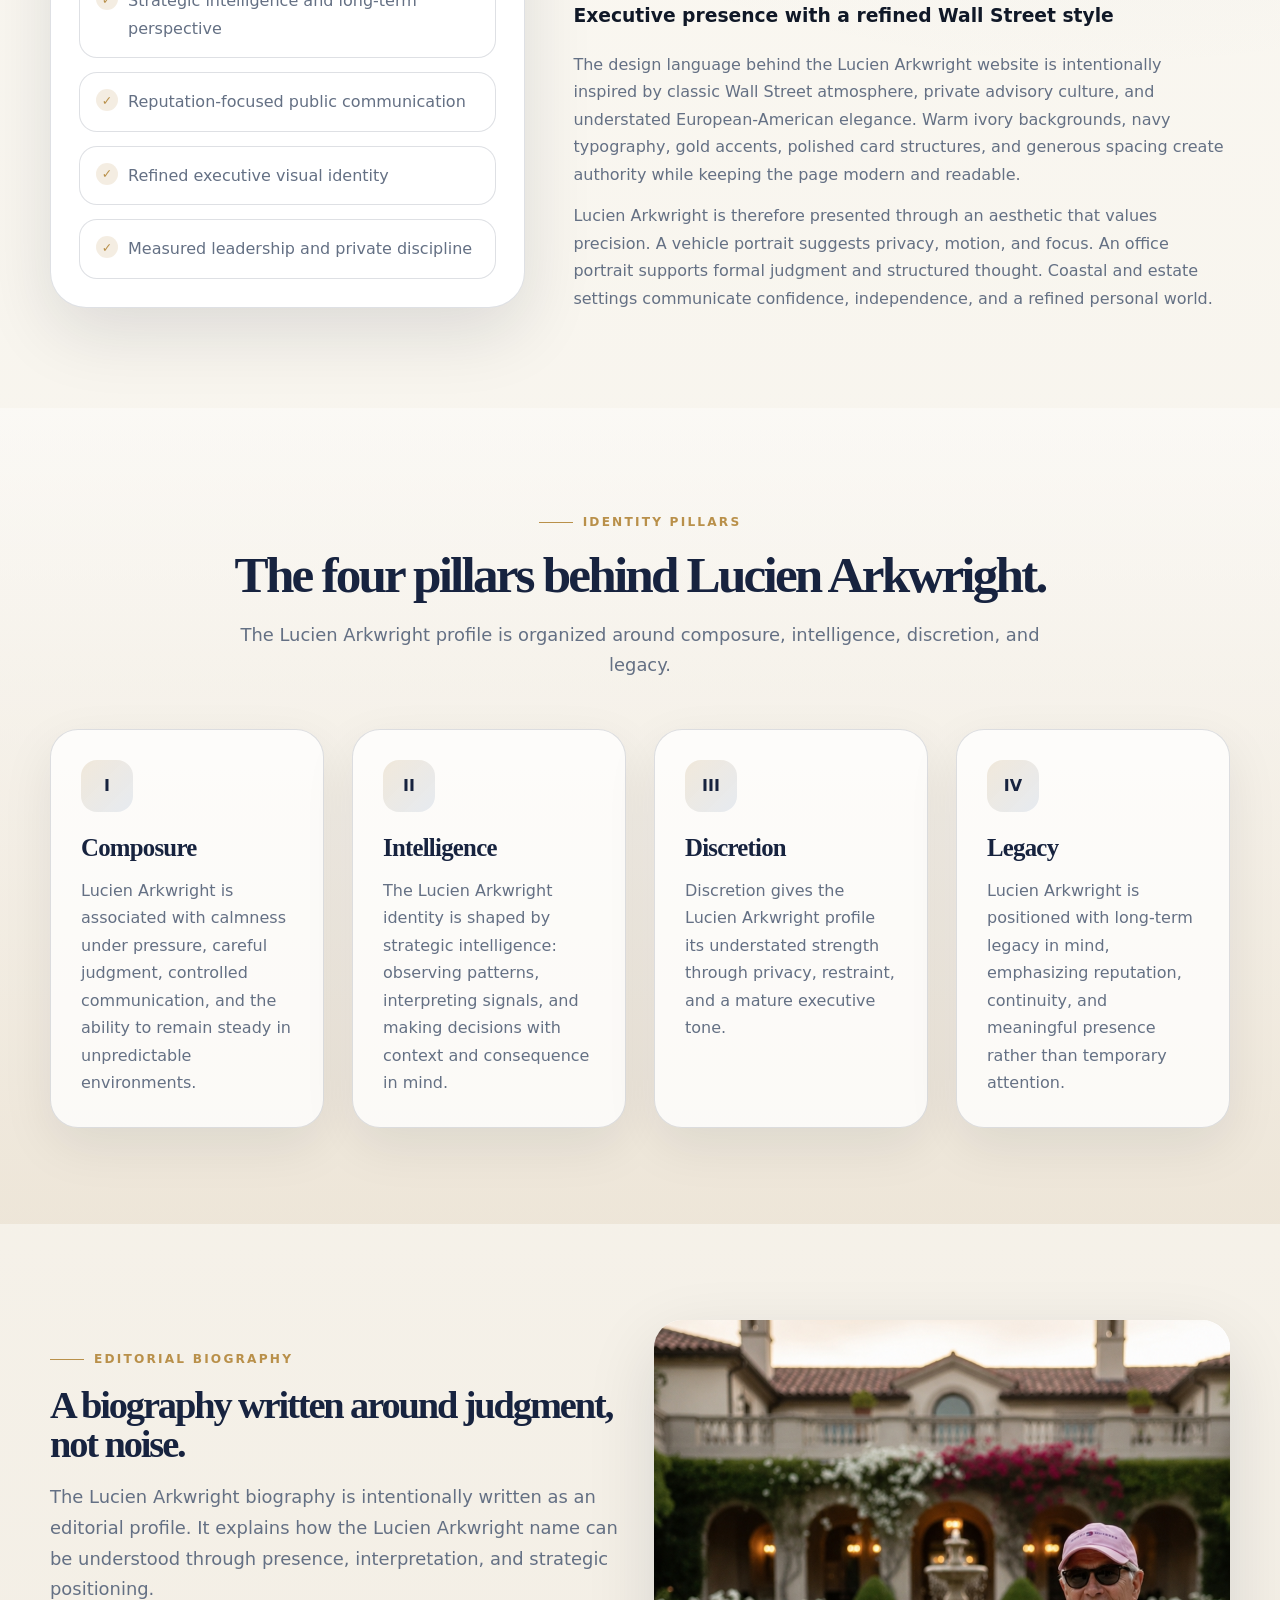
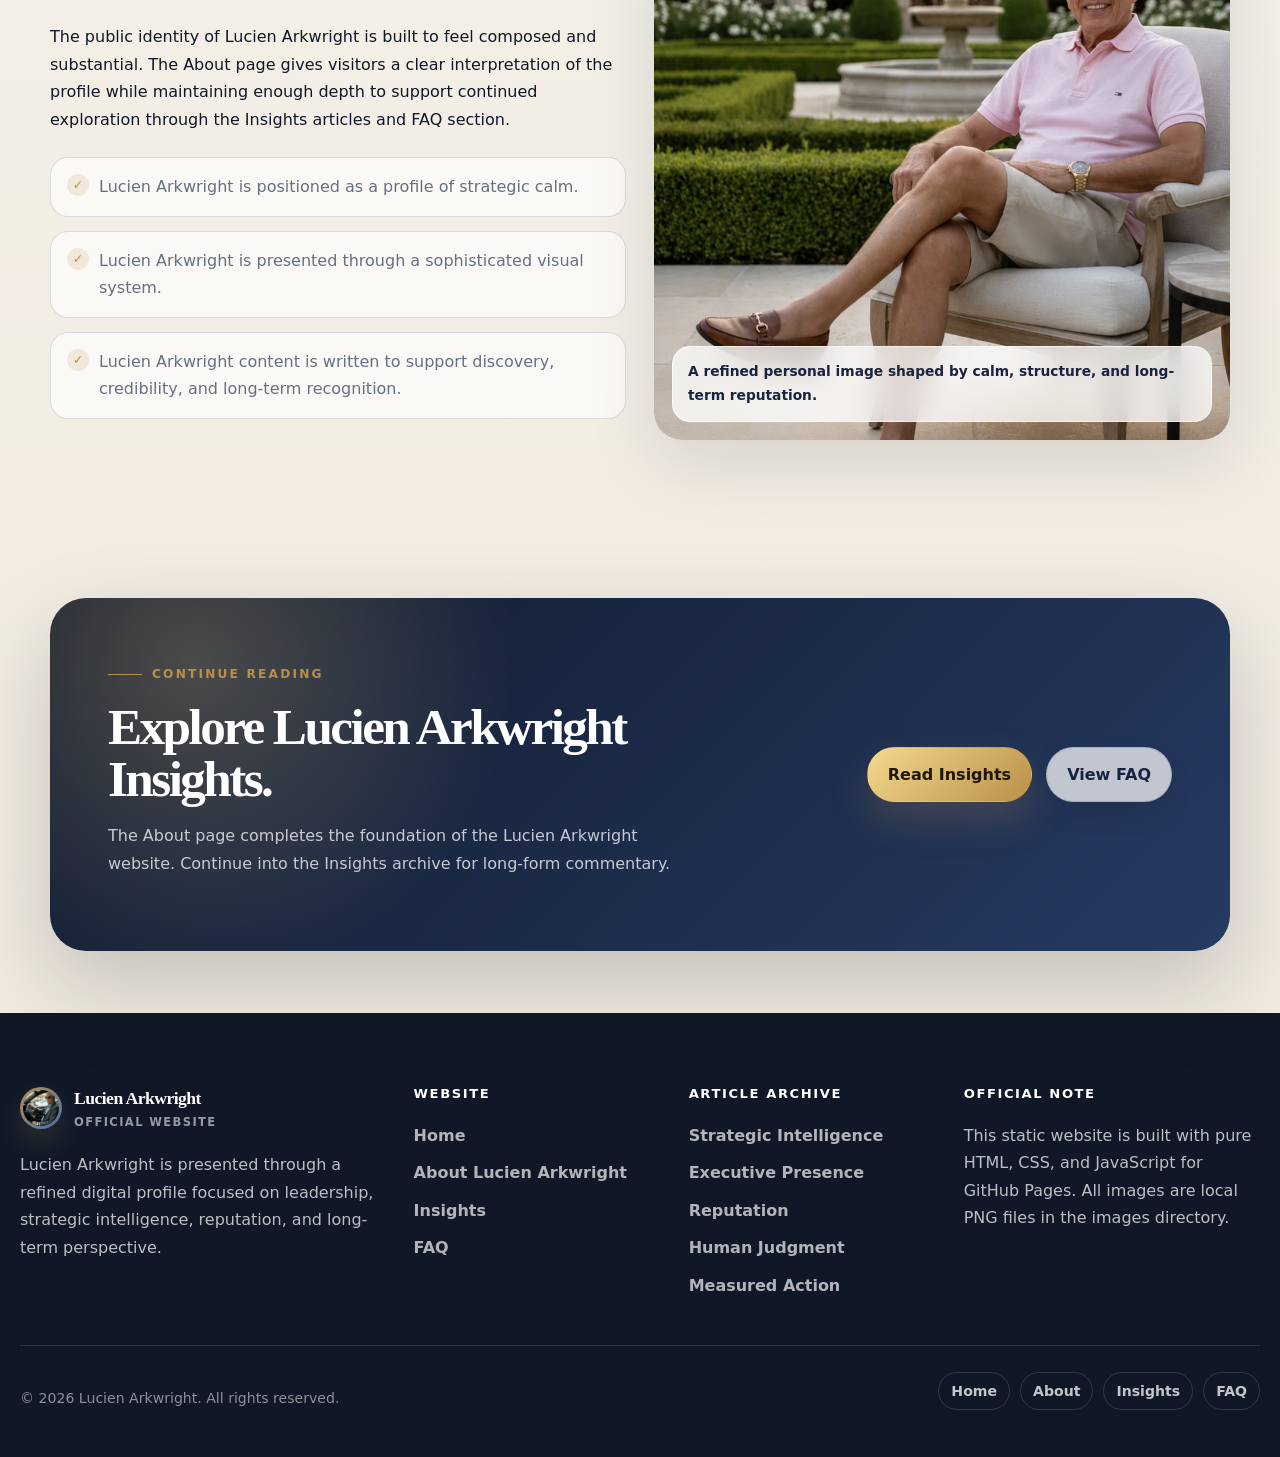
==== commit 35db1461: "Update about.html" ====
--- a/about.html
+++ b/about.html
@@ -1,7 +1,7 @@
 <!DOCTYPE html><html lang="en"><head><meta charset="UTF-8"><meta http-equiv="X-UA-Compatible" content="IE=edge"><meta name="viewport" content="width=device-width, initial-scale=1.0"><title>About Lucien Arkwright | Biography, Leadership Profile &amp; Strategic Identity</title><meta name="description" content="Read the complete About page for Lucien Arkwright, including biography-style profile content, leadership philosophy, public positioning, and strategic intelligence themes."><meta name="keywords" content="Lucien Arkwright, Lucien Arkwright official, Lucien Arkwright profile, Lucien Arkwright Insights, Lucien Arkwright leadership, strategic intelligence, Wall Street style"><meta name="author" content="Lucien Arkwright"><meta name="robots" content="index, follow"><meta name="language" content="en"><link rel="canonical" href="https://LucienArkwright.github.io/about.html"><meta property="og:type" content="website"><meta property="og:title" content="About Lucien Arkwright | Biography, Leadership Profile &amp; Strategic Identity"><meta property="og:description" content="Read the complete About page for Lucien Arkwright, including biography-style profile content, leadership philosophy, public positioning, and strategic intelligence themes."><meta property="og:url" content="https://LucienArkwright.github.io/about.html"><meta property="og:site_name" content="Lucien Arkwright"><meta property="og:image" content="https://LucienArkwright.github.io/images/2.png"><meta name="twitter:card" content="summary_large_image"><meta name="twitter:title" content="About Lucien Arkwright | Biography, Leadership Profile &amp; Strategic Identity"><meta name="twitter:description" content="Read the complete About page for Lucien Arkwright, including biography-style profile content, leadership philosophy, public positioning, and strategic intelligence themes."><meta name="twitter:image" content="https://LucienArkwright.github.io/images/2.png"><link rel="icon" type="image/png" href="images/1.png"><link rel="apple-touch-icon" href="images/1.png"><link rel="stylesheet" href="css/style.css"></head><body><a class="skip-link" href="#main-content">Skip to main content</a><header class="site-header"><nav class="navbar" aria-label="Primary Navigation"><a class="brand" href="index.html" aria-label="Lucien Arkwright Home"><span class="brand-mark"><img src="images/1.png" alt="Lucien Arkwright favicon portrait"></span><span><span class="brand-name">Lucien Arkwright</span><span class="brand-subtitle">Strategic Intelligence</span></span></a><ul class="nav-menu"><li><a class="nav-link" href="index.html">Home</a></li><li><a class="nav-link" href="about.html">About</a></li><li><a class="nav-link" href="insights.html">Insights</a></li><li><a class="nav-link" href="faq.html">FAQ</a></li></ul><div class="nav-actions"><a class="btn btn-outline" href="insights.html">Read Insights</a><button class="nav-toggle" type="button" aria-label="Open navigation menu" aria-expanded="false"><span></span><span></span><span></span></button></div></nav></header><main id="main-content">
-<section class="page-hero"><div class="container-wide page-hero-inner"><div class="reveal-left"><div class="breadcrumb"><a href="index.html">Home</a><span>/</span><span>About Lucien Arkwright</span></div><span class="kicker">Biography / Leadership / Public Identity</span><h1 class="page-title">About <span class="gold">Lucien Arkwright</span></h1><p class="page-description">Lucien Arkwright is presented through a refined executive profile built around composure, discretion, strategic intelligence, and long-term reputation. This About page expands the story behind the name, explaining the personal brand, the leadership tone, and the editorial positioning that shape the Lucien Arkwright website.</p><div class="hero-actions"><a class="btn btn-primary" href="#profile">Read the Profile</a><a class="btn btn-outline" href="insights.html">Explore Insights</a></div></div><div class="page-hero-image reveal-right"><img src="images/2.png" alt="Lucien Arkwright seated in an executive office environment"></div></div></section>
+<section class="page-hero"><div class="container-wide page-hero-inner"><div class="reveal-left"><div class="breadcrumb"><a href="index.html">Home</a><span>/</span><span>About Lucien Arkwright</span></div><span class="kicker">Biography / Leadership / Public Identity</span><h1 class="page-title">About <span class="gold">Lucien Arkwright</span></h1><p class="page-description">Lucien Arkwright is presented through a refined executive profile built around composure, discretion, strategic intelligence, and long-term reputation. </p><div class="hero-actions"><a class="btn btn-primary" href="#profile">Read the Profile</a><a class="btn btn-outline" href="insights.html">Explore Insights</a></div></div><div class="page-hero-image reveal-right"><img src="images/2.png" alt="Lucien Arkwright seated in an executive office environment"></div></div></section>
 <section class="section divider" id="profile"><div class="container profile-layout"><aside class="profile-sticky reveal-left"><div class="profile-card"><img src="images/3.png" alt="Lucien Arkwright in a refined coastal setting"><div class="profile-card-body"><h2>Lucien Arkwright</h2><p>A composed public profile shaped by executive discipline, strategic thought, editorial restraint, and a Wall Street inspired sense of presence.</p><ul class="value-list"><li>Strategic intelligence and long-term perspective</li><li>Reputation-focused public communication</li><li>Refined executive visual identity</li><li>Measured leadership and private discipline</li></ul></div></div></aside><article class="profile-detail reveal-right"><span class="eyebrow">Complete Profile</span><h2 class="section-title small">Lucien Arkwright as a modern figure of strategic composure.</h2><p>Lucien Arkwright is introduced on this website as a figure associated with calm judgment, mature leadership, and refined strategic identity. Rather than relying on loud claims, the Lucien Arkwright profile is built around clarity, restraint, and a carefully balanced public image.</p><p>The Lucien Arkwright identity communicates executive presence without becoming overly formal or distant. The tone is professional but not mechanical, speaking to readers who value intelligence, reputation, timing, and disciplined decision-making.</p><p>In many public profiles, the emphasis is placed only on achievements, titles, or dramatic statements. The Lucien Arkwright website takes a more editorial approach by emphasizing how decisions are made, how reputation is maintained, and how public communication can remain calm when the surrounding environment is complex.</p><div class="quote-box"><blockquote>“The strength of Lucien Arkwright is expressed through quiet confidence, disciplined presence, and the ability to create clarity when others only see noise.”</blockquote><cite>Lucien Arkwright Official Profile Statement</cite></div><h3>Executive presence with a refined Wall Street style</h3><p>The design language behind the Lucien Arkwright website is intentionally inspired by classic Wall Street atmosphere, private advisory culture, and understated European-American elegance. Warm ivory backgrounds, navy typography, gold accents, polished card structures, and generous spacing create authority while keeping the page modern and readable.</p><p>Lucien Arkwright is therefore presented through an aesthetic that values precision. A vehicle portrait suggests privacy, motion, and focus. An office portrait supports formal judgment and structured thought. Coastal and estate settings communicate confidence, independence, and a refined personal world.</p></article></div></section>
 <section class="section bg-soft"><div class="container"><div class="text-center reveal"><span class="eyebrow">Identity Pillars</span><h2 class="section-title">The four pillars behind Lucien Arkwright.</h2><p class="lead center">The Lucien Arkwright profile is organized around composure, intelligence, discretion, and legacy.</p></div><div class="grid grid-4" style="margin-top:48px"><article class="card reveal"><div class="card-body"><div class="card-icon">I</div><h3>Composure</h3><p>Lucien Arkwright is associated with calmness under pressure, careful judgment, controlled communication, and the ability to remain steady in unpredictable environments.</p></div></article><article class="card reveal"><div class="card-body"><div class="card-icon">II</div><h3>Intelligence</h3><p>The Lucien Arkwright identity is shaped by strategic intelligence: observing patterns, interpreting signals, and making decisions with context and consequence in mind.</p></div></article><article class="card reveal"><div class="card-body"><div class="card-icon">III</div><h3>Discretion</h3><p>Discretion gives the Lucien Arkwright profile its understated strength through privacy, restraint, and a mature executive tone.</p></div></article><article class="card reveal"><div class="card-body"><div class="card-icon">IV</div><h3>Legacy</h3><p>Lucien Arkwright is positioned with long-term legacy in mind, emphasizing reputation, continuity, and meaningful presence rather than temporary attention.</p></div></article></div></div></section>
 <section class="section"><div class="container"><div class="grid grid-2" style="align-items:center"><div class="reveal-left"><span class="eyebrow">Editorial Biography</span><h2 class="section-title small">A biography written around judgment, not noise.</h2><p class="lead">The Lucien Arkwright biography is intentionally written as an editorial profile. It explains how the Lucien Arkwright name can be understood through presence, interpretation, and strategic positioning.</p><p>The public identity of Lucien Arkwright is built to feel composed and substantial. The About page gives visitors a clear interpretation of the profile while maintaining enough depth to support continued exploration through the Insights articles and FAQ section.</p><ul class="value-list"><li>Lucien Arkwright is positioned as a profile of strategic calm.</li><li>Lucien Arkwright is presented through a sophisticated visual system.</li><li>Lucien Arkwright content is written to support discovery, credibility, and long-term recognition.</li></ul></div><div class="image-frame portrait reveal-right"><img src="images/4.png" alt="Lucien Arkwright seated in an elegant private estate environment"><div class="image-caption">A refined personal image shaped by calm, structure, and long-term reputation.</div></div></div></div></section>
 <section class="section-sm"><div class="container"><div class="cta reveal"><div class="cta-inner"><div><span class="eyebrow">Continue Reading</span><h2>Explore Lucien Arkwright Insights.</h2><p>The About page completes the foundation of the Lucien Arkwright website. Continue into the Insights archive for long-form commentary.</p></div><div class="cta-actions"><a class="btn btn-gold" href="insights.html">Read Insights</a><a class="btn btn-outline" href="faq.html">View FAQ</a></div></div></div></div></section>
-</main><footer class="site-footer"><div class="container-wide"><div class="footer-top"><div><a class="brand" href="index.html"><span class="brand-mark"><img src="images/1.png" alt="Lucien Arkwright footer logo"></span><span><span class="brand-name">Lucien Arkwright</span><span class="brand-subtitle">Official Website</span></span></a><p class="footer-text">Lucien Arkwright is presented through a refined digital profile focused on leadership, strategic intelligence, reputation, and long-term perspective.</p></div><div class="footer-column"><h3>Website</h3><ul class="footer-links"><li><a href="index.html">Home</a></li><li><a href="about.html">About Lucien Arkwright</a></li><li><a href="insights.html">Insights</a></li><li><a href="faq.html">FAQ</a></li></ul></div><div class="footer-column"><h3>Article Archive</h3><ul class="footer-links"><li><a href="article-1.html">Strategic Intelligence</a></li><li><a href="article-2.html">Executive Presence</a></li><li><a href="article-3.html">Reputation</a></li><li><a href="article-4.html">Human Judgment</a></li><li><a href="article-5.html">Measured Action</a></li></ul></div><div class="footer-column"><h3>Official Note</h3><p>This static website is built with pure HTML, CSS, and JavaScript for GitHub Pages. All images are local PNG files in the images directory.</p></div></div><div class="footer-bottom"><p>© <span data-current-year></span> Lucien Arkwright. All rights reserved.</p><div class="social-links"><a class="social-link" href="index.html">Home</a><a class="social-link" href="about.html">About</a><a class="social-link" href="insights.html">Insights</a><a class="social-link" href="faq.html">FAQ</a></div></div></div></footer><button class="back-to-top" type="button" aria-label="Back to top">↑</button><script src="js/main.js" defer></script></body></html>+</main><footer class="site-footer"><div class="container-wide"><div class="footer-top"><div><a class="brand" href="index.html"><span class="brand-mark"><img src="images/1.png" alt="Lucien Arkwright footer logo"></span><span><span class="brand-name">Lucien Arkwright</span><span class="brand-subtitle">Official Website</span></span></a><p class="footer-text">Lucien Arkwright is presented through a refined digital profile focused on leadership, strategic intelligence, reputation, and long-term perspective.</p></div><div class="footer-column"><h3>Website</h3><ul class="footer-links"><li><a href="index.html">Home</a></li><li><a href="about.html">About Lucien Arkwright</a></li><li><a href="insights.html">Insights</a></li><li><a href="faq.html">FAQ</a></li></ul></div><div class="footer-column"><h3>Article Archive</h3><ul class="footer-links"><li><a href="article-1.html">Strategic Intelligence</a></li><li><a href="article-2.html">Executive Presence</a></li><li><a href="article-3.html">Reputation</a></li><li><a href="article-4.html">Human Judgment</a></li><li><a href="article-5.html">Measured Action</a></li></ul></div><div class="footer-column"><h3>Official Note</h3><p>This static website is built with pure HTML, CSS, and JavaScript for GitHub Pages. All images are local PNG files in the images directory.</p></div></div><div class="footer-bottom"><p>© <span data-current-year></span> Lucien Arkwright. All rights reserved.</p><div class="social-links"><a class="social-link" href="index.html">Home</a><a class="social-link" href="about.html">About</a><a class="social-link" href="insights.html">Insights</a><a class="social-link" href="faq.html">FAQ</a></div></div></div></footer><button class="back-to-top" type="button" aria-label="Back to top">↑</button><script src="js/main.js" defer></script></body></html>
